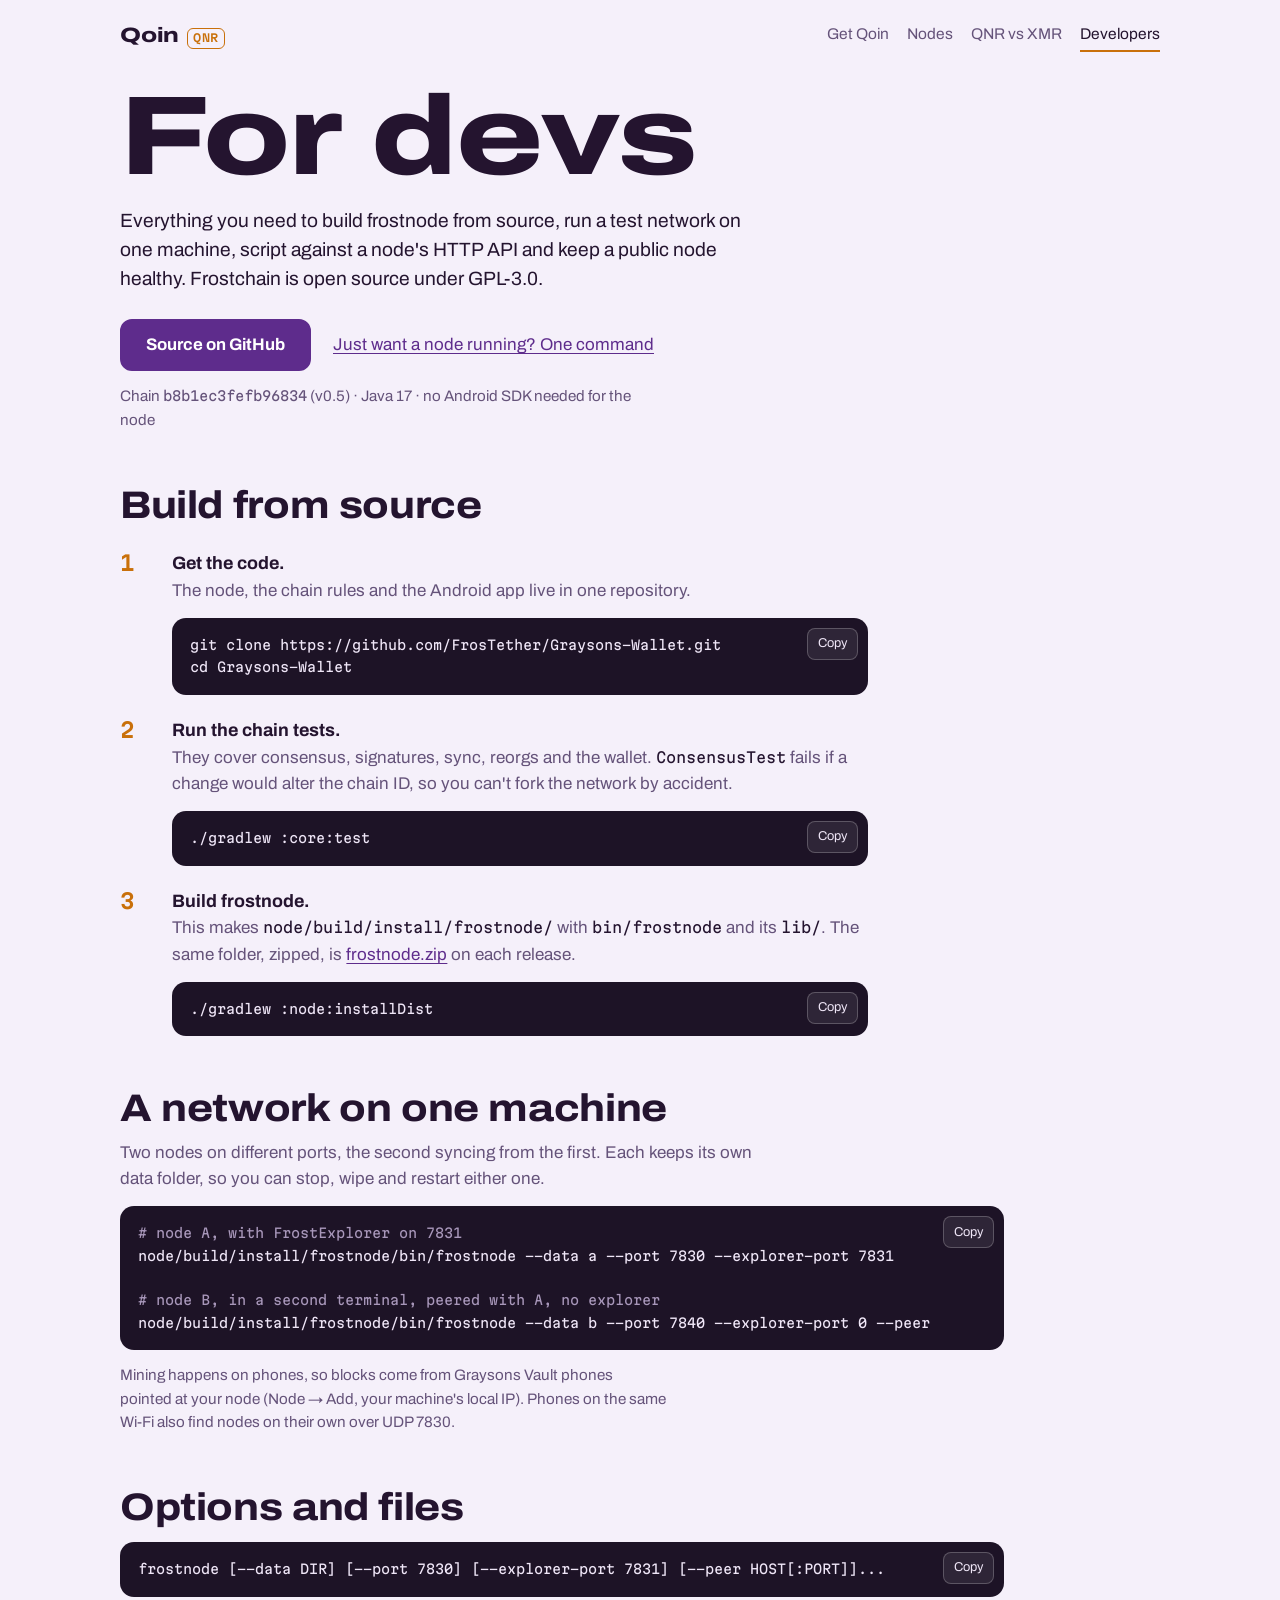
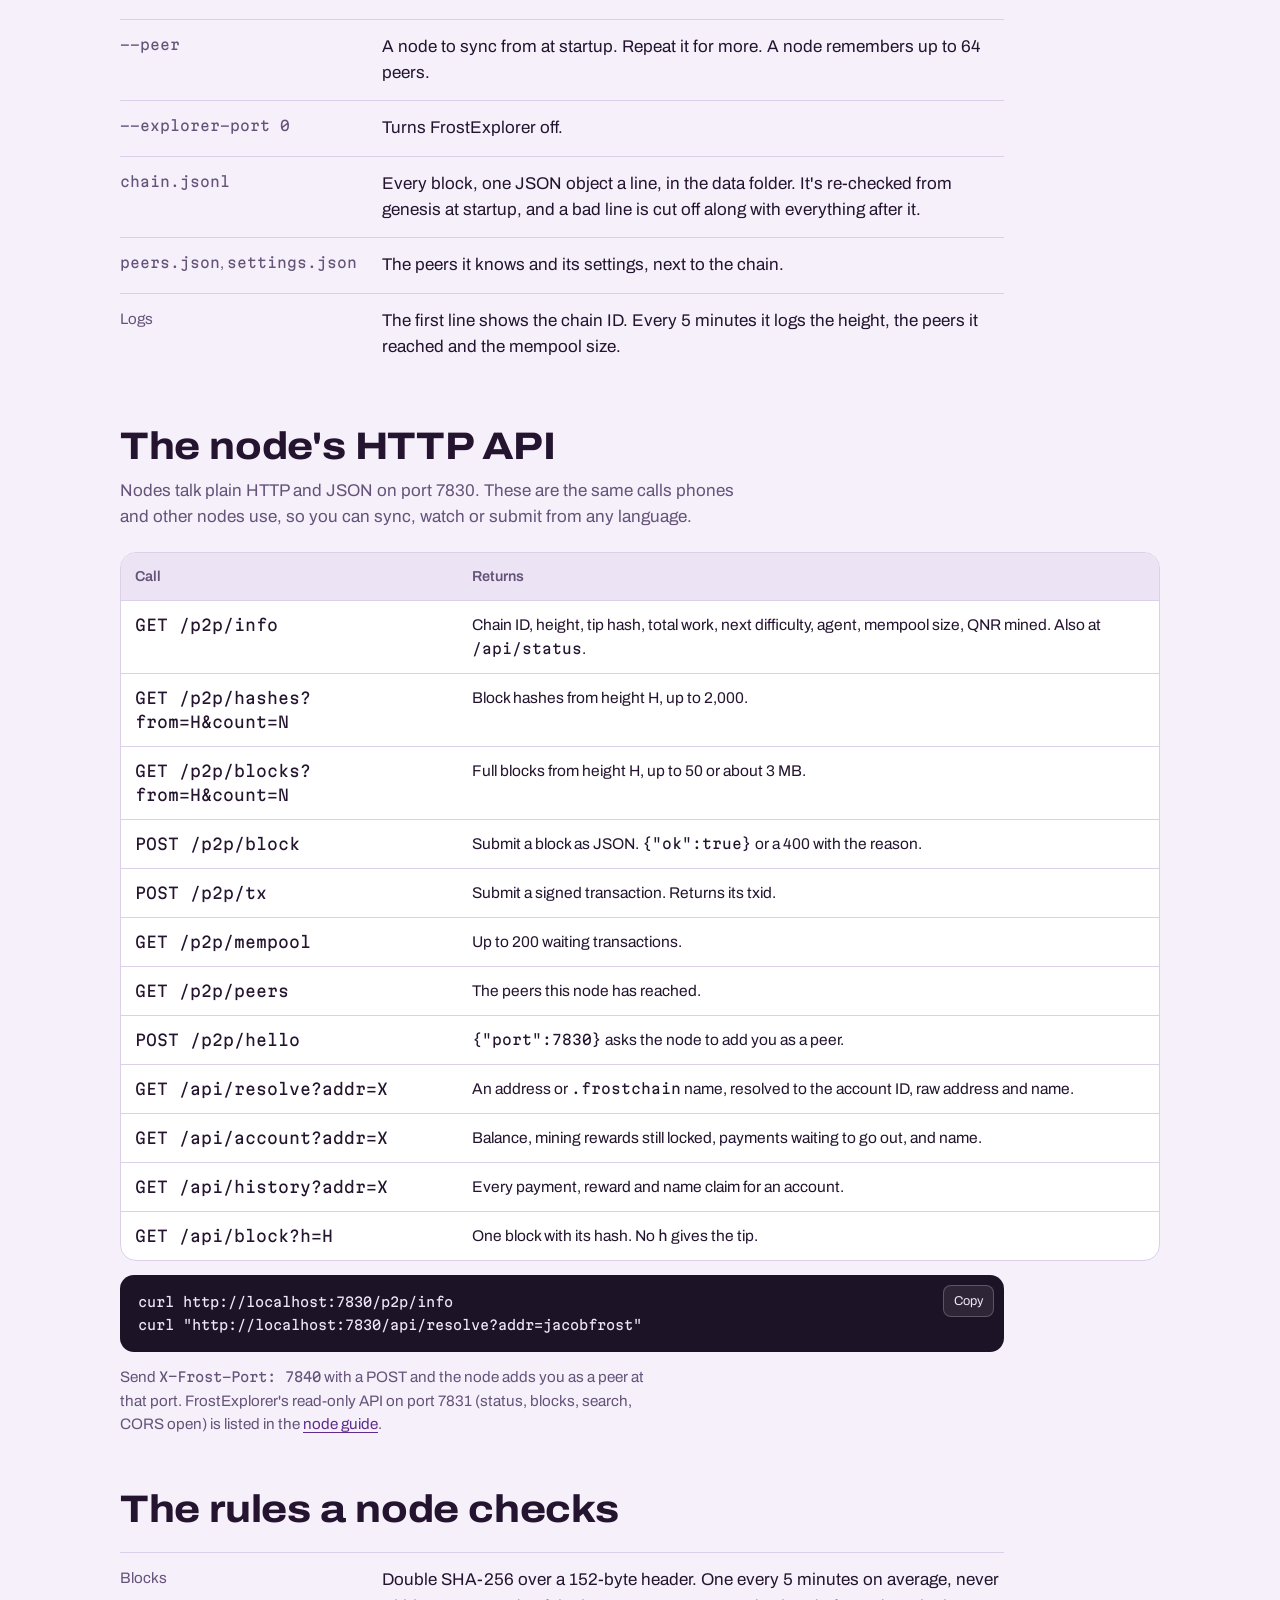
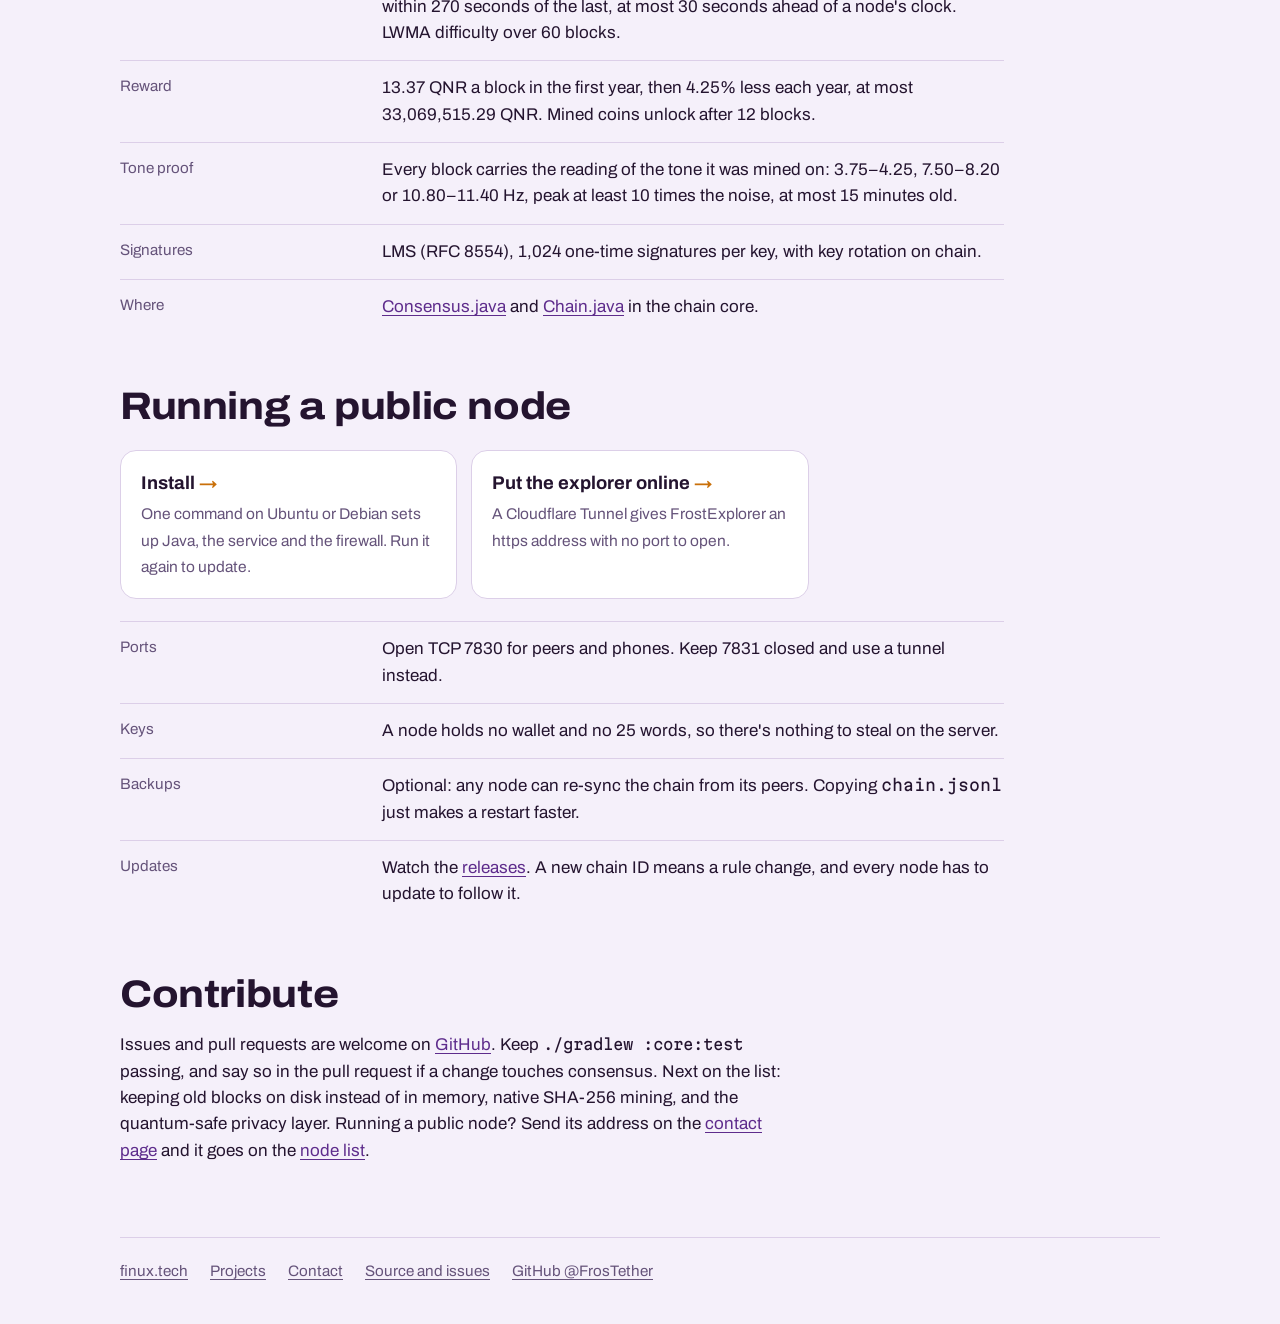
==== dev/index.html @ 7bf362e5 "Qoin site: For developers page (from 29c6562) Co-Authored-By: Claude Opus 5.5 <noreply@anthropic.com" ====
<!doctype html>
<html lang="en">
<head>
<meta charset="utf-8">
<meta name="viewport" content="width=device-width, initial-scale=1, viewport-fit=cover">
<title>For developers | Qoin</title>
<meta name="description" content="Build frostnode from source, run a Frostchain test network on one machine, use the node&#x27;s HTTP API and keep a public node healthy.">
<link rel="canonical" href="https://get.finux.tech/dev/">
<meta name="theme-color" content="#f5f0fa" media="(prefers-color-scheme: light)">
<meta name="theme-color" content="#150e1a" media="(prefers-color-scheme: dark)">
<meta property="og:type" content="website">
<meta property="og:title" content="For developers">
<meta property="og:description" content="Build frostnode from source, run a Frostchain test network on one machine, use the node&#x27;s HTTP API and keep a public node healthy.">
<meta property="og:url" content="https://get.finux.tech/dev/">
<meta property="og:image" content="https://get.finux.tech/og/dev.png">
<meta property="og:image:width" content="1200">
<meta property="og:image:height" content="630">
<meta property="og:image:alt" content="For developers: build, run and script Frostchain nodes.">
<meta name="twitter:card" content="summary_large_image">
<link rel="icon" href="data:image/svg+xml,%3Csvg xmlns='http://www.w3.org/2000/svg' viewBox='0 0 32 32'%3E%3Ccircle cx='16' cy='16' r='15' fill='%23150e1a'/%3E%3Ccircle cx='16' cy='16' r='8' fill='%23ffb547'/%3E%3C/svg%3E">
<link rel="preload" href="/fonts/archivo.woff" as="font" type="font/woff" crossorigin>
<style>
@font-face { font-family: "Archivo"; src: url("/fonts/archivo.woff") format("woff");
  font-weight: 100 900; font-stretch: 62% 125%; font-display: swap; }
@font-face { font-family: "Martian Mono"; src: url("/fonts/martian-mono.woff") format("woff");
  font-weight: 100 800; font-stretch: 75% 112.5%; font-display: swap; }
:root {
  --ground: #f5f0fa;
  --surface: #ffffff;
  --sunk: #ece3f4;
  --ink: #24142f;
  --muted: #65537a;
  --line: #dccfe8;
  --plum: #5e2c8c;
  --plum-ink: #ffffff;
  --lamp: #c9700a;
  --lamp-soft: rgba(232, 144, 28, 0.22);
  --lamp-glow: rgba(232, 144, 28, 0.45);
  --wave: #5e2c8c;
  --wave-fill: rgba(94, 44, 140, 0.12);
  --note: #fbf1e3;
  --note-ink: #5b3a06;
  --code: #1d1326;
  --code-ink: #efe6f7;
  --code-dim: #a897ba;
  --good: #23784a;
  --bad: #a3302b;
  color-scheme: light;
}
@media (prefers-color-scheme: dark) {
  :root:not([data-theme="light"]) {
    --ground: #150e1a;
    --surface: #20152a;
    --sunk: #1a1122;
    --ink: #f1eaf7;
    --muted: #b4a5c3;
    --line: #3a2a48;
    --plum: #cba6f7;
    --plum-ink: #1a0f22;
    --lamp: #ffb547;
    --lamp-soft: rgba(255, 181, 71, 0.18);
    --lamp-glow: rgba(255, 181, 71, 0.5);
    --wave: #cba6f7;
    --wave-fill: rgba(203, 166, 247, 0.14);
    --note: #2a1f1a;
    --note-ink: #f3e3c8;
    --code: #0f0914;
    --code-ink: #efe6f7;
    --code-dim: #9a89ad;
    --good: #6fd39b;
    --bad: #ff8a80;
    color-scheme: dark;
  }
}
:root[data-theme="dark"] {
  --ground: #150e1a;
  --surface: #20152a;
  --sunk: #1a1122;
  --ink: #f1eaf7;
  --muted: #b4a5c3;
  --line: #3a2a48;
  --plum: #cba6f7;
  --plum-ink: #1a0f22;
  --lamp: #ffb547;
  --lamp-soft: rgba(255, 181, 71, 0.18);
  --lamp-glow: rgba(255, 181, 71, 0.5);
  --wave: #cba6f7;
  --wave-fill: rgba(203, 166, 247, 0.14);
  --note: #2a1f1a;
  --note-ink: #f3e3c8;
  --code: #0f0914;
  --code-ink: #efe6f7;
  --code-dim: #9a89ad;
  --good: #6fd39b;
  --bad: #ff8a80;
  color-scheme: dark;
}

* { box-sizing: border-box; }
html { -webkit-text-size-adjust: 100%; }
body {
  margin: 0;
  background: var(--ground);
  color: var(--ink);
  font-family: "Archivo", system-ui, -apple-system, "Segoe UI", Roboto, sans-serif;
  font-size: 1.0625rem;
  line-height: 1.55;
  font-variation-settings: "wdth" 100;
  overflow-wrap: break-word;
}
a { color: var(--plum); text-underline-offset: 0.18em; }
a:hover { text-decoration-thickness: 2px; }
:focus-visible { outline: 3px solid var(--lamp); outline-offset: 3px; border-radius: 4px; }
.mono { font-family: "Martian Mono", ui-monospace, "SFMono-Regular", Menlo, Consolas, monospace; font-variant-numeric: tabular-nums; }
.sr-only { position: absolute; width: 1px; height: 1px; padding: 0; margin: -1px; overflow: hidden; clip: rect(0 0 0 0); white-space: nowrap; border: 0; }
[hidden] { display: none !important; }

.wrap { max-width: 1080px; margin: 0 auto; padding-inline: 20px; }

/* Header: the brand, then the four pages */
.top { display: flex; flex-wrap: wrap; justify-content: space-between; align-items: center; gap: 10px 18px; padding-block: 18px 6px; }
.brand { display: inline-flex; align-items: baseline; gap: 8px; color: var(--ink); text-decoration: none; font-weight: 800; font-size: 1.3rem; font-variation-settings: "wdth" 125; letter-spacing: -0.01em; }
.brand .tick { font-size: 0.68rem; font-weight: 600; letter-spacing: 0.06em; color: var(--lamp); border: 1.5px solid currentColor; border-radius: 6px; padding: 1px 5px; }
.top nav { display: flex; flex-wrap: wrap; gap: 4px 18px; }
.top nav a { color: var(--muted); text-decoration: none; font-size: 0.97rem; white-space: nowrap; padding-block: 4px; border-bottom: 2px solid transparent; }
.top nav a:hover { color: var(--ink); }
.top nav a[aria-current="page"] { color: var(--ink); border-bottom-color: var(--lamp); }

/* Page opener */
.opener { padding-block: 28px 8px; }
h1 {
  margin: 0;
  font-size: clamp(3.1rem, 15.5vw, 7rem);
  line-height: 0.92;
  font-weight: 800;
  font-variation-settings: "wdth" 125;
  letter-spacing: -0.015em;
  text-wrap: balance;
}
h1.long { font-size: clamp(2.6rem, 11.5vw, 5.6rem); }
.lede { margin: 18px 0 0; font-size: 1.2rem; line-height: 1.5; max-width: 34em; color: var(--ink); }
.cta { display: flex; flex-wrap: wrap; align-items: center; gap: 12px 22px; margin-top: 26px; }
.btn {
  display: inline-flex; align-items: center; justify-content: center; gap: 10px;
  min-height: 52px; padding: 0 24px; border-radius: 12px;
  font: inherit; font-weight: 700; font-size: 1.05rem; text-decoration: none; cursor: pointer;
  border: 2px solid var(--plum); background: var(--plum); color: var(--plum-ink);
}
.btn:hover { filter: brightness(1.06); }
.btn.quiet { background: transparent; color: var(--plum); }
.btn.small { min-height: 40px; padding: 0 14px; font-size: 0.95rem; border-radius: 10px; }
.btn[disabled] { opacity: 0.5; cursor: default; filter: none; }
.fine { margin: 14px 0 0; color: var(--muted); font-size: 0.95rem; max-width: 36em; }

/* Sections */
section { padding-block: 44px 8px; }
h2 {
  margin: 0 0 10px;
  font-size: clamp(1.7rem, 5.4vw, 2.4rem);
  line-height: 1.08;
  font-weight: 750;
  font-variation-settings: "wdth" 112;
  letter-spacing: -0.01em;
  text-wrap: balance;
}
h3 { margin: 0 0 6px; font-size: 1.15rem; line-height: 1.3; font-weight: 700; }
.intro { margin: 0; max-width: 38em; color: var(--muted); }
p.body { max-width: 40em; }

/* Steps: a real sequence, so numbered */
.steps { list-style: none; counter-reset: step; margin: 24px 0 0; padding: 0; display: grid; gap: 22px; max-width: 44em; }
.steps li { counter-increment: step; display: grid; grid-template-columns: 2.4rem minmax(0, 1fr); gap: 0 14px; }
.steps li::before {
  content: counter(step); grid-row: span 3;
  font-family: "Martian Mono", ui-monospace, monospace; font-weight: 600; font-size: 1.3rem; line-height: 1.6rem;
  color: var(--lamp);
}
.steps b { font-size: 1.12rem; }
.steps span { color: var(--muted); }
.steps .mono { font-size: 0.86em; color: var(--ink); }

/* Facts: term on the left, detail on the right */
.facts { margin: 22px 0 0; display: grid; grid-template-columns: minmax(0, 1fr); max-width: 52em; }
.facts div { display: grid; grid-template-columns: minmax(0, 1fr); gap: 2px; padding-block: 14px; border-top: 1px solid var(--line); }
.facts dt { color: var(--muted); font-size: 0.95rem; }
.facts dd { margin: 0; }
.facts .mono { font-size: 0.92em; }
.facts .nowrap { white-space: nowrap; }

/* Link cards to the other pages */
.cards { list-style: none; margin: 22px 0 0; padding: 0; display: grid; grid-template-columns: minmax(0, 1fr); gap: 14px; }
.cards a { display: block; height: 100%; padding: 18px 20px; border-radius: 16px; border: 1px solid var(--line); background: var(--surface); color: var(--ink); text-decoration: none; }
.cards a:hover { border-color: var(--plum); }
.cards b { display: block; font-size: 1.15rem; margin-bottom: 4px; }
.cards span { color: var(--muted); font-size: 0.97rem; }
.cards b::after { content: " →"; color: var(--lamp); }

/* Commands to copy: the button sits beside the code, so long lines scroll without running under it */
.cmd { display: grid; grid-template-columns: minmax(0, 1fr) auto; align-items: start; margin: 14px 0 0; border-radius: 14px; background: var(--code); color: var(--code-ink); max-width: 52em; }
.cmd pre { margin: 0; padding: 16px 4px 16px 18px; overflow-x: auto; font-family: "Martian Mono", ui-monospace, Menlo, Consolas, monospace; font-size: 0.82rem; line-height: 1.7; }
.cmd .c { color: var(--code-dim); }
.cmd button { margin: 10px 10px 0 6px; min-height: 32px; padding: 0 10px; border-radius: 8px; border: 1px solid rgba(255,255,255,0.22); background: rgba(255,255,255,0.08); color: var(--code-ink); font: inherit; font-size: 0.8rem; cursor: pointer; }
.cmd button:hover { background: rgba(255,255,255,0.16); }
p .mono, li > span .mono { font-size: 0.88em; }
code { font-family: "Martian Mono", ui-monospace, Menlo, Consolas, monospace; font-size: 0.86em; background: var(--sunk); padding: 1px 6px; border-radius: 6px; overflow-wrap: anywhere; }

/* Tabs */
.tabs { display: flex; flex-wrap: wrap; gap: 8px; margin: 22px 0 0; }
.tabs button { min-height: 44px; padding: 0 16px; border-radius: 999px; border: 2px solid var(--line); background: transparent; color: var(--ink); font: inherit; font-weight: 600; cursor: pointer; }
.tabs button[aria-selected="true"] { border-color: var(--lamp); background: var(--lamp-soft); }
.panel { padding-top: 6px; }

/* Tables */
.table { margin: 22px 0 0; overflow-x: auto; border: 1px solid var(--line); border-radius: 16px; background: var(--surface); }
table { border-collapse: collapse; width: 100%; min-width: 640px; font-size: 0.97rem; }
th, td { text-align: left; vertical-align: top; padding: 12px 14px; border-top: 1px solid var(--line); }
thead th { border-top: 0; font-size: 0.9rem; color: var(--muted); font-weight: 600; background: var(--sunk); }
tbody th { font-weight: 600; color: var(--muted); width: 20%; }
td .mono { font-size: 0.9em; }

.note { margin: 14px 0 0; padding: 12px 16px; border-radius: 12px; background: var(--note); color: var(--note-ink); max-width: 44em; }
.print { color: var(--muted); max-width: 46em; }
footer { margin-top: 48px; padding-block: 22px 40px; border-top: 1px solid var(--line); display: flex; flex-wrap: wrap; gap: 8px 22px; font-size: 0.95rem; }
footer a { color: var(--muted); }

@media (min-width: 760px) {
  .facts div { grid-template-columns: 14em minmax(0, 1fr); gap: 24px; }
  .cards { grid-template-columns: repeat(3, minmax(0, 1fr)); }
  .cards.two { grid-template-columns: repeat(2, minmax(0, 1fr)); }
}
/* On phones the API table becomes a list: each call on its own line, what it returns under it. */
@media (max-width: 640px) {
  #api table { min-width: 0; }
  #api thead { display: none; }
  #api tr { display: block; padding: 12px 16px; }
  #api tr + tr { border-top: 1px solid var(--line); }
  #api td { display: block; padding: 0; border: 0; }
  #api td.mono { font-size: 0.9rem; font-weight: 600; margin-bottom: 4px; overflow-wrap: anywhere; }
}
</style>
</head>
<body>
<div class="wrap">
  <header class="top">
    <a class="brand" href="/">Qoin <span class="tick mono">QNR</span></a>
    <nav aria-label="Qoin">
      <a href="/">Get Qoin</a>
      <a href="/node/">Nodes</a>
      <a href="/qnr/">QNR vs XMR</a>
      <a href="/dev/" aria-current="page">Developers</a>
    </nav>
  </header>
  <main>
    <div class="opener">
      <h1>For devs</h1>
      <p class="lede">Everything you need to build frostnode from source, run a test network on one machine, script against a node's HTTP API and keep a public node healthy. Frostchain is open source under GPL-3.0.</p>
      <div class="cta">
        <a class="btn" href="https://github.com/FrosTether/Graysons-Wallet">Source on GitHub</a>
        <a href="/node/">Just want a node running? One command</a>
      </div>
      <p class="fine">Chain <span class="mono">b8b1ec3fefb96834</span> (v0.5) · Java 17 · no Android SDK needed for the node</p>
    </div>

    <section id="build" aria-labelledby="build-h">
      <h2 id="build-h">Build from source</h2>
      <ol class="steps">
        <li><b>Get the code.</b><span>The node, the chain rules and the Android app live in one repository.</span>
          <div class="cmd"><pre>git clone https://github.com/FrosTether/Graysons-Wallet.git
cd Graysons-Wallet</pre><button type="button" data-copy>Copy</button></div>
        </li>
        <li><b>Run the chain tests.</b><span>They cover consensus, signatures, sync, reorgs and the wallet. <span class="mono">ConsensusTest</span> fails if a change would alter the chain ID, so you can't fork the network by accident.</span>
          <div class="cmd"><pre>./gradlew :core:test</pre><button type="button" data-copy>Copy</button></div>
        </li>
        <li><b>Build frostnode.</b><span>This makes <span class="mono">node/build/install/frostnode/</span> with <span class="mono">bin/frostnode</span> and its <span class="mono">lib/</span>. The same folder, zipped, is <a href="https://github.com/FrosTether/Graysons-Wallet/releases/latest/download/frostnode.zip">frostnode.zip</a> on each release.</span>
          <div class="cmd"><pre>./gradlew :node:installDist</pre><button type="button" data-copy>Copy</button></div>
        </li>
      </ol>
    </section>

    <section id="testnet" aria-labelledby="testnet-h">
      <h2 id="testnet-h">A network on one machine</h2>
      <p class="intro">Two nodes on different ports, the second syncing from the first. Each keeps its own data folder, so you can stop, wipe and restart either one.</p>
      <div class="cmd"><pre><span class="c"># node A, with FrostExplorer on 7831</span>
node/build/install/frostnode/bin/frostnode --data a --port 7830 --explorer-port 7831

<span class="c"># node B, in a second terminal, peered with A, no explorer</span>
node/build/install/frostnode/bin/frostnode --data b --port 7840 --explorer-port 0 --peer 127.0.0.1:7830</pre><button type="button" data-copy>Copy</button></div>
      <p class="fine">Mining happens on phones, so blocks come from Graysons Vault phones pointed at your node (Node → Add, your machine's local IP). Phones on the same Wi-Fi also find nodes on their own over UDP 7830.</p>
    </section>

    <section id="options" aria-labelledby="options-h">
      <h2 id="options-h">Options and files</h2>
      <div class="cmd"><pre>frostnode [--data DIR] [--port 7830] [--explorer-port 7831] [--peer HOST[:PORT]]...</pre><button type="button" data-copy>Copy</button></div>
      <dl class="facts">
        <div><dt><span class="mono">--peer</span></dt><dd>A node to sync from at startup. Repeat it for more. A node remembers up to 64 peers.</dd></div>
        <div><dt><span class="mono">--explorer-port 0</span></dt><dd>Turns FrostExplorer off.</dd></div>
        <div><dt><span class="mono">chain.jsonl</span></dt><dd>Every block, one JSON object a line, in the data folder. It's re-checked from genesis at startup, and a bad line is cut off along with everything after it.</dd></div>
        <div><dt><span class="mono">peers.json</span>, <span class="mono">settings.json</span></dt><dd>The peers it knows and its settings, next to the chain.</dd></div>
        <div><dt>Logs</dt><dd>The first line shows the chain ID. Every 5 minutes it logs the height, the peers it reached and the mempool size.</dd></div>
      </dl>
    </section>

    <section id="api" aria-labelledby="api-h">
      <h2 id="api-h">The node's HTTP API</h2>
      <p class="intro">Nodes talk plain HTTP and JSON on port 7830. These are the same calls phones and other nodes use, so you can sync, watch or submit from any language.</p>
      <div class="table">
        <table>
          <thead><tr><th scope="col">Call</th><th scope="col">Returns</th></tr></thead>
          <tbody>
            <tr><td class="mono">GET /p2p/info</td><td>Chain ID, height, tip hash, total work, next difficulty, agent, mempool size, QNR mined. Also at <span class="mono">/api/status</span>.</td></tr>
            <tr><td class="mono">GET /p2p/hashes?from=H&amp;count=N</td><td>Block hashes from height H, up to 2,000.</td></tr>
            <tr><td class="mono">GET /p2p/blocks?from=H&amp;count=N</td><td>Full blocks from height H, up to 50 or about 3 MB.</td></tr>
            <tr><td class="mono">POST /p2p/block</td><td>Submit a block as JSON. <span class="mono">{"ok":true}</span> or a 400 with the reason.</td></tr>
            <tr><td class="mono">POST /p2p/tx</td><td>Submit a signed transaction. Returns its txid.</td></tr>
            <tr><td class="mono">GET /p2p/mempool</td><td>Up to 200 waiting transactions.</td></tr>
            <tr><td class="mono">GET /p2p/peers</td><td>The peers this node has reached.</td></tr>
            <tr><td class="mono">POST /p2p/hello</td><td><span class="mono">{"port":7830}</span> asks the node to add you as a peer.</td></tr>
            <tr><td class="mono">GET /api/resolve?addr=X</td><td>An address or <span class="mono">.frostchain</span> name, resolved to the account ID, raw address and name.</td></tr>
            <tr><td class="mono">GET /api/account?addr=X</td><td>Balance, mining rewards still locked, payments waiting to go out, and name.</td></tr>
            <tr><td class="mono">GET /api/history?addr=X</td><td>Every payment, reward and name claim for an account.</td></tr>
            <tr><td class="mono">GET /api/block?h=H</td><td>One block with its hash. No <span class="mono">h</span> gives the tip.</td></tr>
          </tbody>
        </table>
      </div>
      <div class="cmd"><pre>curl http://localhost:7830/p2p/info
curl "http://localhost:7830/api/resolve?addr=jacobfrost"</pre><button type="button" data-copy>Copy</button></div>
      <p class="fine">Send <span class="mono">X-Frost-Port: 7840</span> with a POST and the node adds you as a peer at that port. FrostExplorer's read-only API on port 7831 (status, blocks, search, CORS open) is listed in the <a href="https://github.com/FrosTether/Graysons-Wallet/blob/main/node/README.md#frostexplorer">node guide</a>.</p>
    </section>

    <section id="rules" aria-labelledby="rules-h">
      <h2 id="rules-h">The rules a node checks</h2>
      <dl class="facts">
        <div><dt>Blocks</dt><dd>Double SHA-256 over a 152-byte header. One every 5 minutes on average, never within 270 seconds of the last, at most 30 seconds ahead of a node's clock. LWMA difficulty over 60 blocks.</dd></div>
        <div><dt>Reward</dt><dd>13.37 QNR a block in the first year, then 4.25% less each year, at most 33,069,515.29 QNR. Mined coins unlock after 12 blocks.</dd></div>
        <div><dt>Tone proof</dt><dd>Every block carries the reading of the tone it was mined on: 3.75–4.25, 7.50–8.20 or 10.80–11.40 Hz, peak at least 10 times the noise, at most 15 minutes old.</dd></div>
        <div><dt>Signatures</dt><dd>LMS (RFC 8554), 1,024 one-time signatures per key, with key rotation on chain.</dd></div>
        <div><dt>Where</dt><dd><a href="https://github.com/FrosTether/Graysons-Wallet/blob/main/core/src/main/java/com/frostether/frostchain/Consensus.java">Consensus.java</a> and <a href="https://github.com/FrosTether/Graysons-Wallet/blob/main/core/src/main/java/com/frostether/frostchain/Chain.java">Chain.java</a> in the chain core.</dd></div>
      </dl>
    </section>

    <section id="operate" aria-labelledby="operate-h">
      <h2 id="operate-h">Running a public node</h2>
      <ul class="cards">
        <li><a href="/node/"><b>Install</b><span>One command on Ubuntu or Debian sets up Java, the service and the firewall. Run it again to update.</span></a></li>
        <li><a href="https://github.com/FrosTether/Graysons-Wallet/blob/main/node/README.md#put-it-on-explorerfinuxtech"><b>Put the explorer online</b><span>A Cloudflare Tunnel gives FrostExplorer an https address with no port to open.</span></a></li>
      </ul>
      <dl class="facts">
        <div><dt>Ports</dt><dd>Open TCP 7830 for peers and phones. Keep 7831 closed and use a tunnel instead.</dd></div>
        <div><dt>Keys</dt><dd>A node holds no wallet and no 25 words, so there's nothing to steal on the server.</dd></div>
        <div><dt>Backups</dt><dd>Optional: any node can re-sync the chain from its peers. Copying <span class="mono">chain.jsonl</span> just makes a restart faster.</dd></div>
        <div><dt>Updates</dt><dd>Watch the <a href="https://github.com/FrosTether/Graysons-Wallet/releases">releases</a>. A new chain ID means a rule change, and every node has to update to follow it.</dd></div>
      </dl>
    </section>

    <section id="contribute" aria-labelledby="contribute-h">
      <h2 id="contribute-h">Contribute</h2>
      <p class="body">Issues and pull requests are welcome on <a href="https://github.com/FrosTether/Graysons-Wallet">GitHub</a>. Keep <span class="mono">./gradlew :core:test</span> passing, and say so in the pull request if a change touches consensus. Next on the list: keeping old blocks on disk instead of in memory, native SHA-256 mining, and the quantum-safe privacy layer. Running a public node? Send its address on the <a href="https://finux.tech/contact">contact page</a> and it goes on the <a href="/node/#public">node list</a>.</p>
    </section>
  </main>
  <footer>
    <a href="https://finux.tech/">finux.tech</a>
    <a href="https://finux.tech/projects">Projects</a>
    <a href="https://finux.tech/contact">Contact</a>
    <a href="https://github.com/FrosTether/Graysons-Wallet">Source and issues</a>
    <a href="https://github.com/FrosTether">GitHub @FrosTether</a>
  </footer>
</div>
<script>
(function () {
  'use strict';
  // Copy buttons next to commands and addresses: copy the text of the <pre> or [data-copy-text] they sit beside.
  function copyText(text, btn) {
    var done = function () {
      var was = btn.textContent;
      btn.textContent = 'Copied';
      setTimeout(function () { btn.textContent = was; }, 1400);
    };
    var fallback = function () {
      var ta = document.createElement('textarea');
      ta.value = text; ta.setAttribute('readonly', ''); ta.style.position = 'fixed'; ta.style.opacity = '0';
      document.body.appendChild(ta); ta.select();
      try { document.execCommand('copy'); done(); } catch (e) { /* the text stays selectable */ }
      document.body.removeChild(ta);
    };
    if (navigator.clipboard && navigator.clipboard.writeText) navigator.clipboard.writeText(text).then(done, fallback);
    else fallback();
  }
  document.addEventListener('click', function (e) {
    var btn = e.target.closest ? e.target.closest('[data-copy]') : null;
    if (!btn) return;
    var src = btn.getAttribute('data-copy');
    var text;
    if (src) {
      var el = document.getElementById(src);
      text = el ? (el.value !== undefined && el.tagName !== 'DIV' ? el.value : el.textContent) : '';
    } else {
      var pre = btn.parentNode.querySelector('pre');
      text = pre ? pre.textContent : '';
    }
    copyText(text.trim(), btn);
  });
  window.copyText = copyText;

  // Tabs: arrow keys move between them, the selected one shows its panel.
  Array.prototype.forEach.call(document.querySelectorAll('[role="tablist"]'), function (list) {
    var tabs = Array.prototype.slice.call(list.querySelectorAll('[role="tab"]'));
    function select(tab, focus) {
      tabs.forEach(function (t) {
        var on = t === tab;
        t.setAttribute('aria-selected', on ? 'true' : 'false');
        t.tabIndex = on ? 0 : -1;
        var panel = document.getElementById(t.getAttribute('aria-controls'));
        if (panel) panel.hidden = !on;
      });
      if (focus) tab.focus();
    }
    tabs.forEach(function (t, i) {
      t.addEventListener('click', function () { select(t, false); });
      t.addEventListener('keydown', function (e) {
        var j = e.key === 'ArrowRight' ? i + 1 : e.key === 'ArrowLeft' ? i - 1 : e.key === 'Home' ? 0 : e.key === 'End' ? tabs.length - 1 : -1;
        if (j === -1) return;
        e.preventDefault();
        select(tabs[(j + tabs.length) % tabs.length], true);
      });
    });
  });
})();
</script>
</body>
</html>
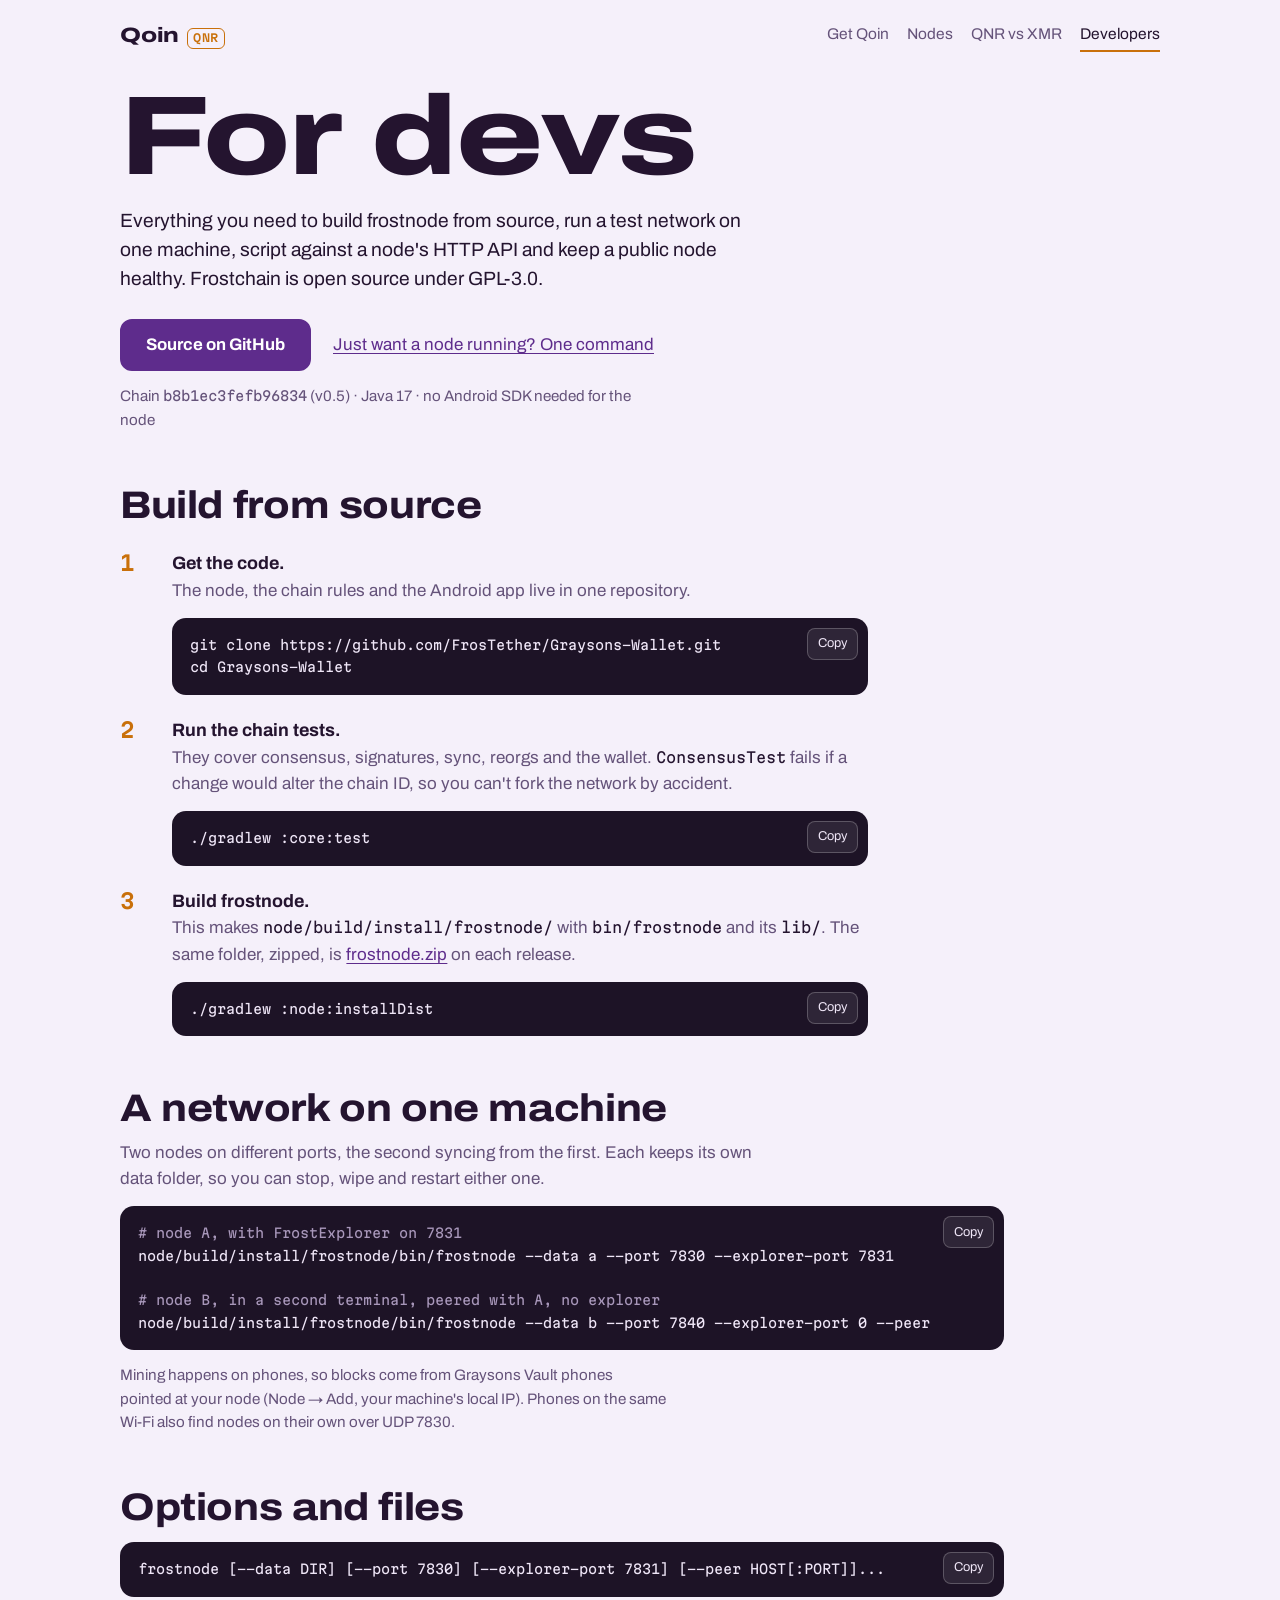
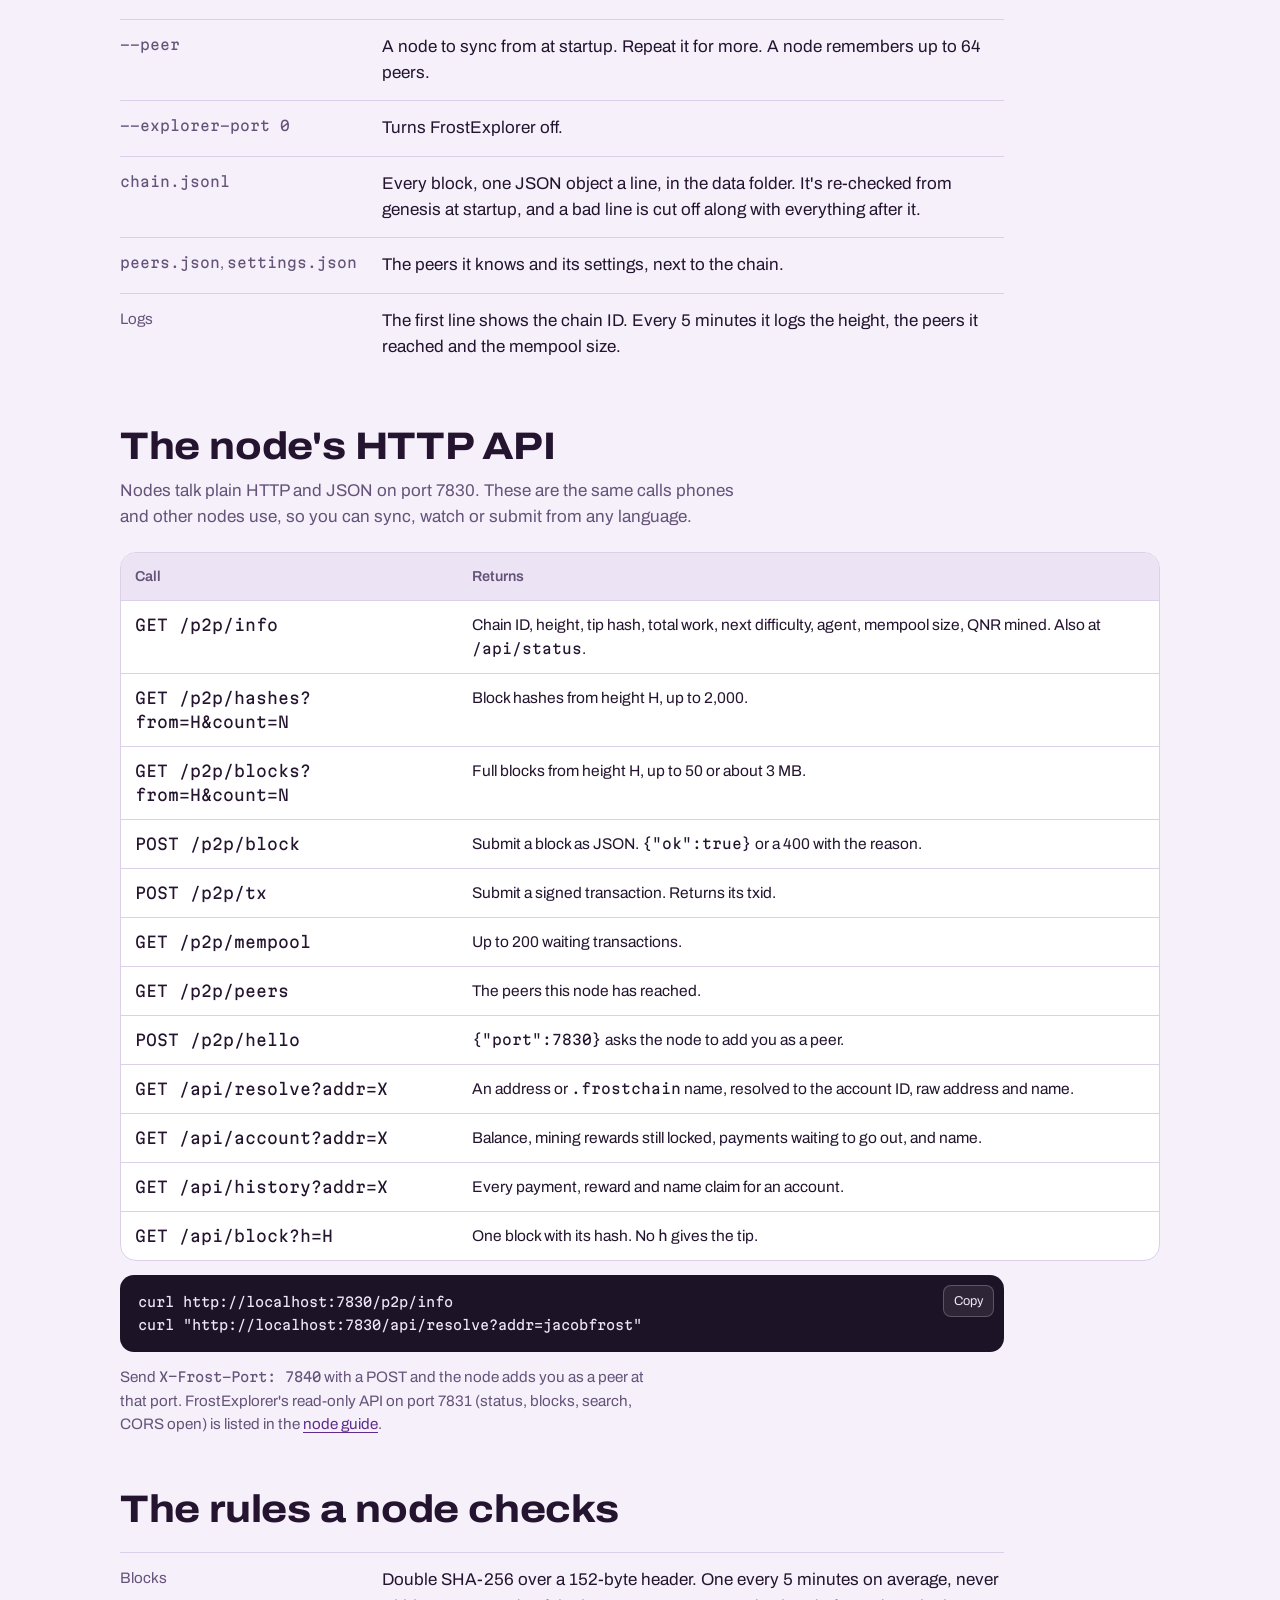
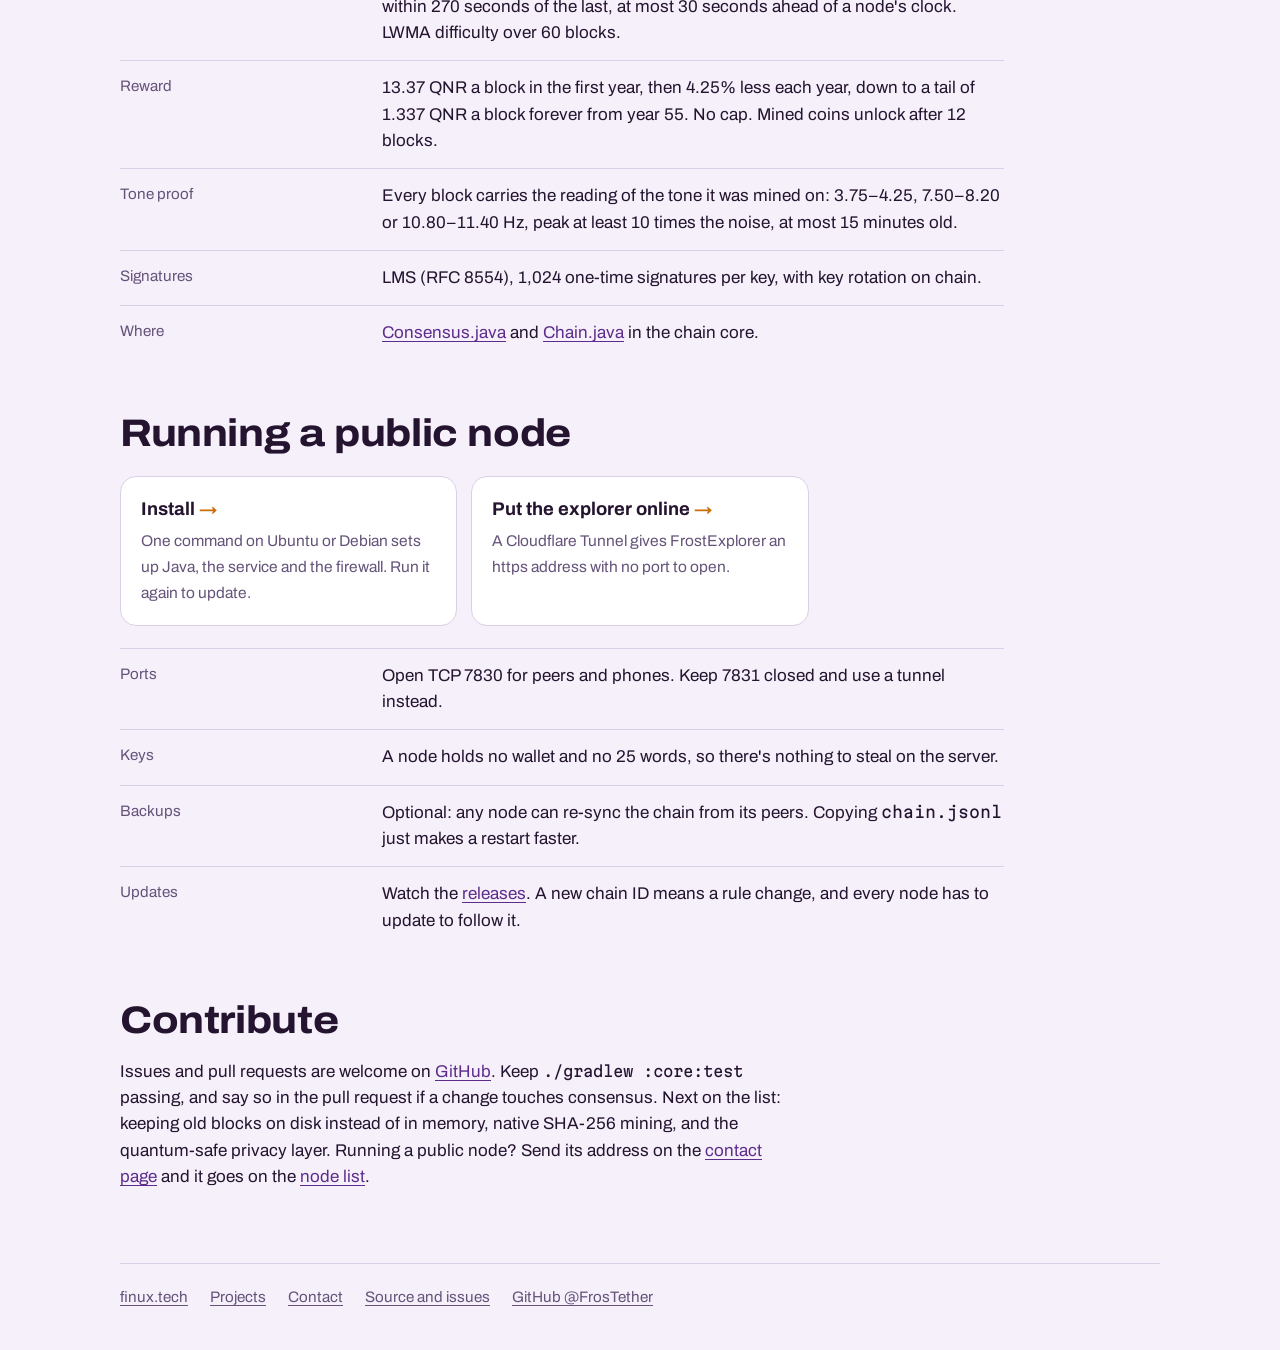
==== commit c43e66b2: "Qoin site: a 1.337 QNR tail instead of a cap (0.5.3) Co-Authored-By: Claude Opus 5.5 <noreply@anthro" ====
--- a/dev/index.html
+++ b/dev/index.html
@@ -331,7 +331,7 @@
       <h2 id="rules-h">The rules a node checks</h2>
       <dl class="facts">
         <div><dt>Blocks</dt><dd>Double SHA-256 over a 152-byte header. One every 5 minutes on average, never within 270 seconds of the last, at most 30 seconds ahead of a node's clock. LWMA difficulty over 60 blocks.</dd></div>
-        <div><dt>Reward</dt><dd>13.37 QNR a block in the first year, then 4.25% less each year, at most 33,069,515.29 QNR. Mined coins unlock after 12 blocks.</dd></div>
+        <div><dt>Reward</dt><dd>13.37 QNR a block in the first year, then 4.25% less each year, down to a tail of 1.337 QNR a block forever from year 55. No cap. Mined coins unlock after 12 blocks.</dd></div>
         <div><dt>Tone proof</dt><dd>Every block carries the reading of the tone it was mined on: 3.75–4.25, 7.50–8.20 or 10.80–11.40 Hz, peak at least 10 times the noise, at most 15 minutes old.</dd></div>
         <div><dt>Signatures</dt><dd>LMS (RFC 8554), 1,024 one-time signatures per key, with key rotation on chain.</dd></div>
         <div><dt>Where</dt><dd><a href="https://github.com/FrosTether/Graysons-Wallet/blob/main/core/src/main/java/com/frostether/frostchain/Consensus.java">Consensus.java</a> and <a href="https://github.com/FrosTether/Graysons-Wallet/blob/main/core/src/main/java/com/frostether/frostchain/Chain.java">Chain.java</a> in the chain core.</dd></div>
